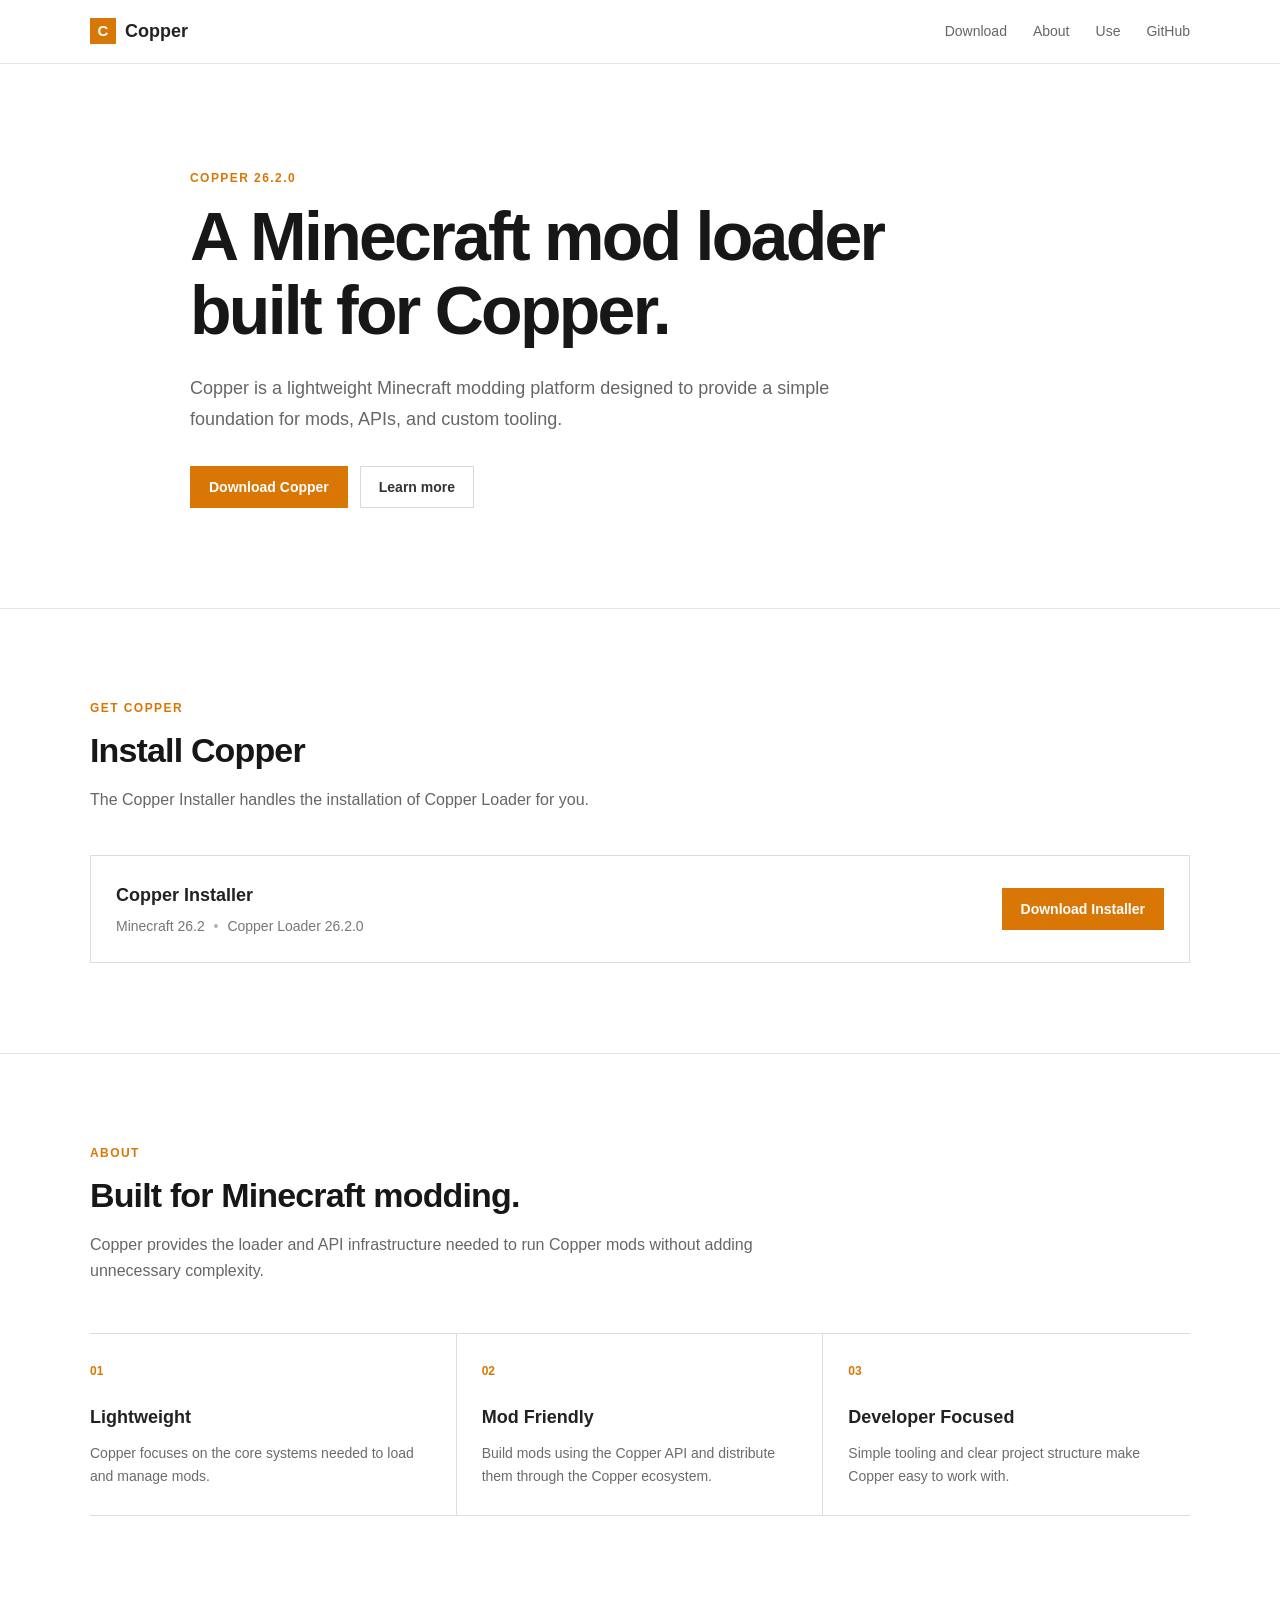
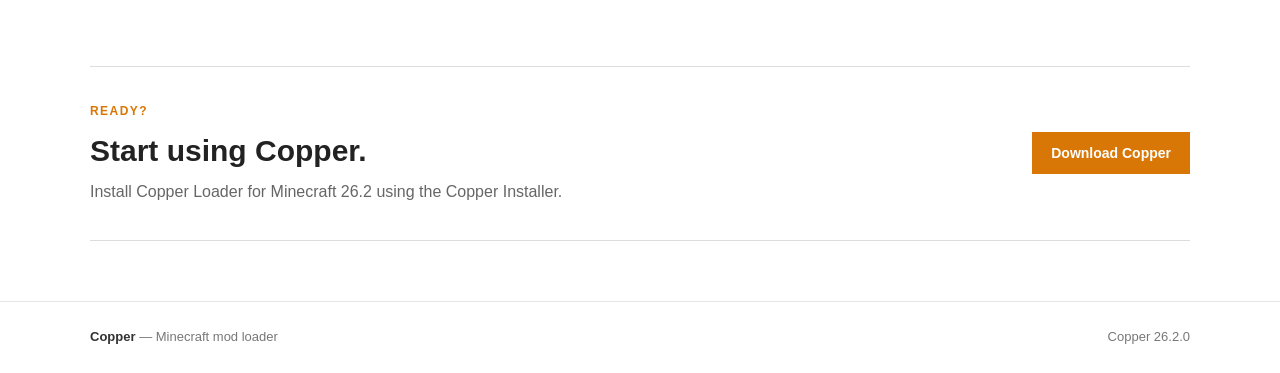
==== index.html @ c473d673 "Initial Copper website" ====
<!DOCTYPE html>

<html lang="en">
<head>
    <meta charset="UTF-8">
    <meta name="viewport" content="width=device-width, initial-scale=1.0">

<title>Copper — Minecraft Mod Loader</title>

<meta
    name="description"
    content="Copper is a Minecraft mod loader and modding platform."
>

<link rel="stylesheet" href="style.css">

</head>

<body>

<header class="site-header">
    <div class="container nav-container">


    <a href="/" class="brand">
        <span class="brand-mark">C</span>
        <span>Copper</span>
    </a>

    <nav class="navigation">
        <a href="#download">Download</a>
        <a href="#about">About</a>
        <a href="use/">Use</a>
        <a href="https://github.com/zizogamer0139" target="_blank" rel="noopener">
            GitHub
        </a>
    </nav>

</div>

</header>

<main>

<section class="hero">
    <div class="container hero-content">

        <p class="eyebrow">COPPER 26.2.0</p>

        <h1>
            A Minecraft mod loader
            <br>
            built for Copper.
        </h1>

        <p class="hero-description">
            Copper is a lightweight Minecraft modding platform
            designed to provide a simple foundation for mods,
            APIs, and custom tooling.
        </p>

        <div class="hero-actions">
            <a
                class="button button-primary"
                href="#download"
            >
                Download Copper
            </a>

            <a
                class="button button-secondary"
                href="#about"
            >
                Learn more
            </a>
        </div>

    </div>
</section>


<section class="section" id="download">
    <div class="container">

        <div class="section-heading">
            <p class="eyebrow">GET COPPER</p>

            <h2>
                Install Copper
            </h2>

            <p>
                The Copper Installer handles the installation
                of Copper Loader for you.
            </p>
        </div>


        <div class="download-box">

            <div>
                <h3>
                    Copper Installer
                </h3>

                <p>
                    Minecraft 26.2
                    <span class="separator">•</span>
                    Copper Loader 26.2.0
                </p>
            </div>

            <a
                class="button button-primary"
                href="downloads/Copper-Installer-26.2.0.exe"
            >
                Download Installer
            </a>

        </div>

    </div>
</section>


<section class="section section-border" id="about">
    <div class="container">

        <div class="section-heading">
            <p class="eyebrow">ABOUT</p>

            <h2>
                Built for Minecraft modding.
            </h2>

            <p>
                Copper provides the loader and API infrastructure
                needed to run Copper mods without adding unnecessary
                complexity.
            </p>
        </div>


        <div class="feature-grid">

            <article class="feature">
                <div class="feature-number">01</div>

                <h3>
                    Lightweight
                </h3>

                <p>
                    Copper focuses on the core systems needed
                    to load and manage mods.
                </p>
            </article>


            <article class="feature">
                <div class="feature-number">02</div>

                <h3>
                    Mod Friendly
                </h3>

                <p>
                    Build mods using the Copper API and
                    distribute them through the Copper ecosystem.
                </p>
            </article>


            <article class="feature">
                <div class="feature-number">03</div>

                <h3>
                    Developer Focused
                </h3>

                <p>
                    Simple tooling and clear project structure
                    make Copper easy to work with.
                </p>
            </article>

        </div>

    </div>
</section>


<section class="section section-small">
    <div class="container">

        <div class="cta">

            <div>
                <p class="eyebrow">READY?</p>

                <h2>
                    Start using Copper.
                </h2>

                <p>
                    Install Copper Loader for Minecraft 26.2
                    using the Copper Installer.
                </p>
            </div>

            <a
                class="button button-primary"
                href="downloads/Copper-Installer-26.2.0.exe"
            >
                Download Copper
            </a>

        </div>

    </div>
</section>

</main>

<footer class="site-footer">
    <div class="container footer-container">

    <div>
        <strong>Copper</strong>
        <span> — Minecraft mod loader</span>
    </div>

    <div>
        Copper 26.2.0
    </div>

</div>

</footer>

<script src="script.js"></script>

</body>
</html>
---- style.css ----
* {
  box-sizing: border-box;
  }

html {
scroll-behavior: smooth;
}

body {
margin: 0;
background: #ffffff;
color: #222222;
font-family:
Inter,
-apple-system,
BlinkMacSystemFont,
"Segoe UI",
sans-serif;
line-height: 1.6;
}

a {
color: inherit;
text-decoration: none;
}

.container {
width: min(1100px, calc(100% - 40px));
margin: 0 auto;
}

/* Header */

.site-header {
height: 64px;
border-bottom: 1px solid #e5e5e5;
background: #ffffff;
}

.nav-container {
height: 100%;
display: flex;
align-items: center;
justify-content: space-between;
}

.brand {
display: flex;
align-items: center;
gap: 9px;
font-size: 18px;
font-weight: 700;
}

.brand-mark {
width: 26px;
height: 26px;
display: flex;
align-items: center;
justify-content: center;

background: #d97706;
color: #ffffff;

font-size: 15px;
font-weight: 800;

}

.navigation {
display: flex;
align-items: center;
gap: 26px;
}

.navigation a {
color: #666666;
font-size: 14px;
transition: color 0.15s ease;
}

.navigation a:hover {
color: #d97706;
}

/* Hero */

.hero {
border-bottom: 1px solid #e5e5e5;
}

.hero-content {
padding: 105px 0 100px;
max-width: 900px;
}

.eyebrow {
margin: 0 0 12px;
color: #d97706;

font-size: 12px;
font-weight: 700;
letter-spacing: 0.12em;

}

.hero h1 {
margin: 0;

color: #171717;

font-size: clamp(42px, 6vw, 68px);
line-height: 1.08;
letter-spacing: -0.04em;

}

.hero-description {
max-width: 650px;
margin: 26px 0 0;

color: #666666;

font-size: 18px;
line-height: 1.7;

}

.hero-actions {
display: flex;
gap: 12px;
margin-top: 32px;
}

/* Buttons */

.button {
display: inline-flex;
align-items: center;
justify-content: center;

min-height: 42px;
padding: 0 18px;

border: 1px solid transparent;

font-size: 14px;
font-weight: 600;

transition:
    background 0.15s ease,
    border-color 0.15s ease,
    color 0.15s ease;

}

.button-primary {
background: #d97706;
color: #ffffff;
}

.button-primary:hover {
background: #b45309;
}

.button-secondary {
border-color: #d8d8d8;
background: #ffffff;
color: #333333;
}

.button-secondary:hover {
border-color: #bdbdbd;
}

/* Sections */

.section {
padding: 90px 0;
}

.section-border {
border-top: 1px solid #e5e5e5;
}

.section-small {
padding: 60px 0;
}

.section-heading {
max-width: 700px;
}

.section-heading h2 {
margin: 0;

color: #171717;

font-size: 34px;
line-height: 1.2;
letter-spacing: -0.025em;

}

.section-heading p:not(.eyebrow) {
margin: 16px 0 0;

color: #666666;
font-size: 16px;

}

/* Download */

.download-box {
margin-top: 42px;

padding: 25px;

display: flex;
align-items: center;
justify-content: space-between;
gap: 25px;

border: 1px solid #dddddd;

}

.download-box h3 {
margin: 0;

font-size: 18px;

}

.download-box p {
margin: 5px 0 0;

color: #777777;
font-size: 14px;

}

.separator {
padding: 0 5px;
color: #b0b0b0;
}

/* Features */

.feature-grid {
display: grid;
grid-template-columns: repeat(3, 1fr);
gap: 0;

margin-top: 50px;

border-top: 1px solid #dddddd;
border-bottom: 1px solid #dddddd;

}

.feature {
padding: 28px 25px;
border-right: 1px solid #dddddd;
}

.feature:first-child {
padding-left: 0;
}

.feature:last-child {
border-right: 0;
}

.feature-number {
margin-bottom: 22px;

color: #d97706;

font-size: 12px;
font-weight: 700;

}

.feature h3 {
margin: 0;

font-size: 18px;

}

.feature p {
margin: 10px 0 0;

color: #6b6b6b;
font-size: 14px;

}

/* CTA */

.cta {
display: flex;
align-items: center;
justify-content: space-between;
gap: 30px;

padding: 35px 0;

border-top: 1px solid #dddddd;
border-bottom: 1px solid #dddddd;

}

.cta h2 {
margin: 0;

font-size: 30px;
line-height: 1.2;

}

.cta p:not(.eyebrow) {
margin: 10px 0 0;

color: #666666;

}

/* Footer */

.site-footer {
border-top: 1px solid #e5e5e5;

padding: 25px 0;

color: #777777;
font-size: 13px;

}

.footer-container {
display: flex;
justify-content: space-between;
gap: 20px;
}

.site-footer strong {
color: #333333;
}

/* Mobile */

@media (max-width: 700px) {

.navigation {
    gap: 12px;
}

.navigation a:nth-child(3) {
    display: none;
}

.hero-content {
    padding: 75px 0;
}

.hero h1 {
    font-size: 42px;
}

.hero-description {
    font-size: 16px;
}

.hero-actions {
    flex-direction: column;
    align-items: stretch;
}

.download-box {
    flex-direction: column;
    align-items: flex-start;
}

.feature-grid {
    grid-template-columns: 1fr;
}

.feature {
    border-right: 0;
    border-bottom: 1px solid #dddddd;
    padding: 25px 0;
}

.feature:last-child {
    border-bottom: 0;
}

.cta {
    flex-direction: column;
    align-items: flex-start;
}

.footer-container {
    flex-direction: column;
}

}
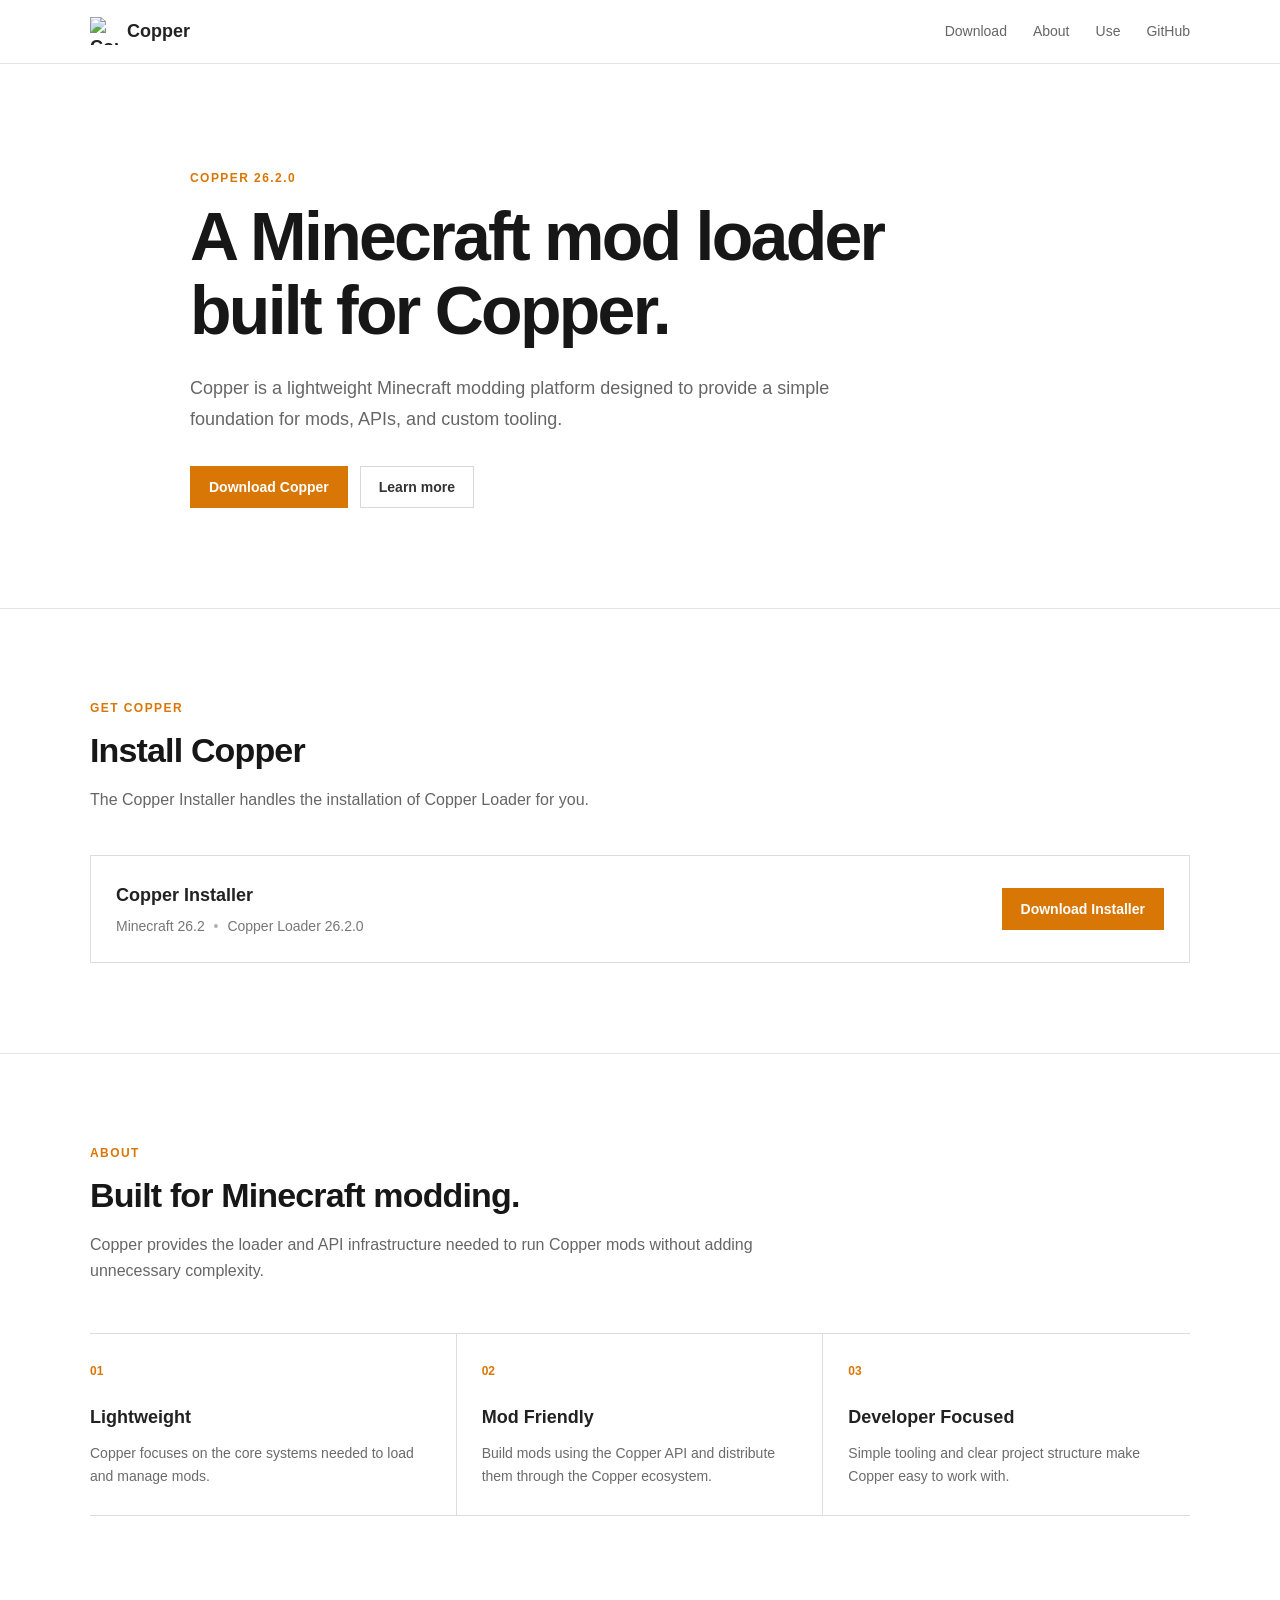
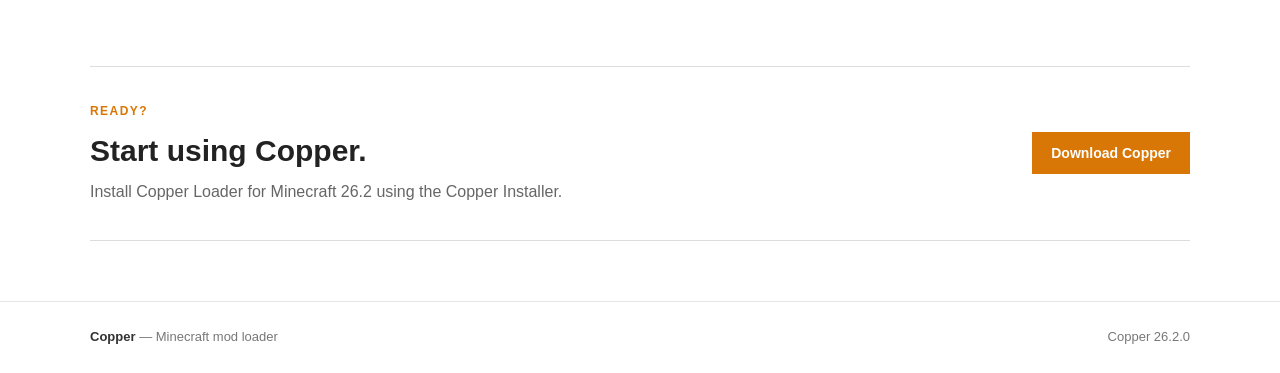
==== commit 0edb95e1: "Update index.html and style.css" ====
--- a/index.html
+++ b/index.html
@@ -21,16 +21,19 @@
 <header class="site-header">
     <div class="container nav-container">
 
-
     <a href="/" class="brand">
-        <span class="brand-mark">C</span>
+        <img
+            src="copper.png"
+            alt="Copper"
+            class="brand-logo"
+        >
         <span>Copper</span>
     </a>
 
     <nav class="navigation">
         <a href="#download">Download</a>
         <a href="#about">About</a>
-        <a href="use/">Use</a>
+        <a href="use/index.html">Use</a>
         <a href="https://github.com/zizogamer0139" target="_blank" rel="noopener">
             GitHub
         </a>
@@ -45,179 +48,170 @@
 <section class="hero">
     <div class="container hero-content">
 
-        <p class="eyebrow">COPPER 26.2.0</p>
-
-        <h1>
-            A Minecraft mod loader
-            <br>
-            built for Copper.
-        </h1>
-
-        <p class="hero-description">
-            Copper is a lightweight Minecraft modding platform
-            designed to provide a simple foundation for mods,
-            APIs, and custom tooling.
-        </p>
-
-        <div class="hero-actions">
-            <a
-                class="button button-primary"
-                href="#download"
-            >
-                Download Copper
-            </a>
-
-            <a
-                class="button button-secondary"
-                href="#about"
-            >
-                Learn more
-            </a>
-        </div>
-
-    </div>
-</section>
-
+    <p class="eyebrow">COPPER 26.2.0</p>
+
+    <h1>
+        A Minecraft mod loader
+        <br>
+        built for Copper.
+    </h1>
+
+    <p class="hero-description">
+        Copper is a lightweight Minecraft modding platform
+        designed to provide a simple foundation for mods,
+        APIs, and custom tooling.
+    </p>
+
+    <div class="hero-actions">
+        <a class="button button-primary" href="#download">
+            Download Copper
+        </a>
+
+        <a class="button button-secondary" href="#about">
+            Learn more
+        </a>
+    </div>
+
+</div>
+
+</section>
 
 <section class="section" id="download">
     <div class="container">
 
-        <div class="section-heading">
-            <p class="eyebrow">GET COPPER</p>
-
-            <h2>
-                Install Copper
-            </h2>
-
-            <p>
-                The Copper Installer handles the installation
-                of Copper Loader for you.
+    <div class="section-heading">
+        <p class="eyebrow">GET COPPER</p>
+
+        <h2>
+            Install Copper
+        </h2>
+
+        <p>
+            The Copper Installer handles the installation
+            of Copper Loader for you.
+        </p>
+    </div>
+
+    <div class="download-box">
+
+        <div>
+            <h3>
+                Copper Installer
+            </h3>
+
+            <p>
+                Minecraft 26.2
+                <span class="separator">•</span>
+                Copper Loader 26.2.0
             </p>
         </div>
 
-
-        <div class="download-box">
-
-            <div>
-                <h3>
-                    Copper Installer
-                </h3>
-
-                <p>
-                    Minecraft 26.2
-                    <span class="separator">•</span>
-                    Copper Loader 26.2.0
-                </p>
-            </div>
-
-            <a
-                class="button button-primary"
-                href="downloads/Copper-Installer-26.2.0.exe"
-            >
-                Download Installer
-            </a>
-
-        </div>
-
-    </div>
-</section>
-
+        <a
+            class="button button-primary"
+            href="downloads/Copper-Installer-26.2.0.exe"
+        >
+            Download Installer
+        </a>
+
+    </div>
+
+</div>
+
+</section>
 
 <section class="section section-border" id="about">
     <div class="container">
 
-        <div class="section-heading">
-            <p class="eyebrow">ABOUT</p>
-
-            <h2>
-                Built for Minecraft modding.
-            </h2>
-
-            <p>
-                Copper provides the loader and API infrastructure
-                needed to run Copper mods without adding unnecessary
-                complexity.
-            </p>
-        </div>
-
-
-        <div class="feature-grid">
-
-            <article class="feature">
-                <div class="feature-number">01</div>
-
-                <h3>
-                    Lightweight
-                </h3>
-
-                <p>
-                    Copper focuses on the core systems needed
-                    to load and manage mods.
-                </p>
-            </article>
-
-
-            <article class="feature">
-                <div class="feature-number">02</div>
-
-                <h3>
-                    Mod Friendly
-                </h3>
-
-                <p>
-                    Build mods using the Copper API and
-                    distribute them through the Copper ecosystem.
-                </p>
-            </article>
-
-
-            <article class="feature">
-                <div class="feature-number">03</div>
-
-                <h3>
-                    Developer Focused
-                </h3>
-
-                <p>
-                    Simple tooling and clear project structure
-                    make Copper easy to work with.
-                </p>
-            </article>
-
-        </div>
-
-    </div>
-</section>
-
+    <div class="section-heading">
+        <p class="eyebrow">ABOUT</p>
+
+        <h2>
+            Built for Minecraft modding.
+        </h2>
+
+        <p>
+            Copper provides the loader and API infrastructure
+            needed to run Copper mods without adding unnecessary
+            complexity.
+        </p>
+    </div>
+
+    <div class="feature-grid">
+
+        <article class="feature">
+            <div class="feature-number">01</div>
+
+            <h3>
+                Lightweight
+            </h3>
+
+            <p>
+                Copper focuses on the core systems needed
+                to load and manage mods.
+            </p>
+        </article>
+
+        <article class="feature">
+            <div class="feature-number">02</div>
+
+            <h3>
+                Mod Friendly
+            </h3>
+
+            <p>
+                Build mods using the Copper API and
+                distribute them through the Copper ecosystem.
+            </p>
+        </article>
+
+        <article class="feature">
+            <div class="feature-number">03</div>
+
+            <h3>
+                Developer Focused
+            </h3>
+
+            <p>
+                Simple tooling and clear project structure
+                make Copper easy to work with.
+            </p>
+        </article>
+
+    </div>
+
+</div>
+
+</section>
 
 <section class="section section-small">
     <div class="container">
 
-        <div class="cta">
-
-            <div>
-                <p class="eyebrow">READY?</p>
-
-                <h2>
-                    Start using Copper.
-                </h2>
-
-                <p>
-                    Install Copper Loader for Minecraft 26.2
-                    using the Copper Installer.
-                </p>
-            </div>
-
-            <a
-                class="button button-primary"
-                href="downloads/Copper-Installer-26.2.0.exe"
-            >
-                Download Copper
-            </a>
-
+    <div class="cta">
+
+        <div>
+            <p class="eyebrow">READY?</p>
+
+            <h2>
+                Start using Copper.
+            </h2>
+
+            <p>
+                Install Copper Loader for Minecraft 26.2
+                using the Copper Installer.
+            </p>
         </div>
 
-    </div>
+        <a
+            class="button button-primary"
+            href="downloads/Copper-Installer-26.2.0.exe"
+        >
+            Download Copper
+        </a>
+
+    </div>
+
+</div>
+
 </section>
 
 </main>
@@ -241,4 +235,4 @@
 <script src="script.js"></script>
 
 </body>
-</html>+</html>
--- a/style.css
+++ b/style.css
@@ -52,19 +52,11 @@
 font-weight: 700;
 }
 
-.brand-mark {
-width: 26px;
-height: 26px;
-display: flex;
-align-items: center;
-justify-content: center;
-
-background: #d97706;
-color: #ffffff;
-
-font-size: 15px;
-font-weight: 800;
-
+.brand-logo {
+width: 28px;
+height: 28px;
+object-fit: contain;
+display: block;
 }
 
 .navigation {
